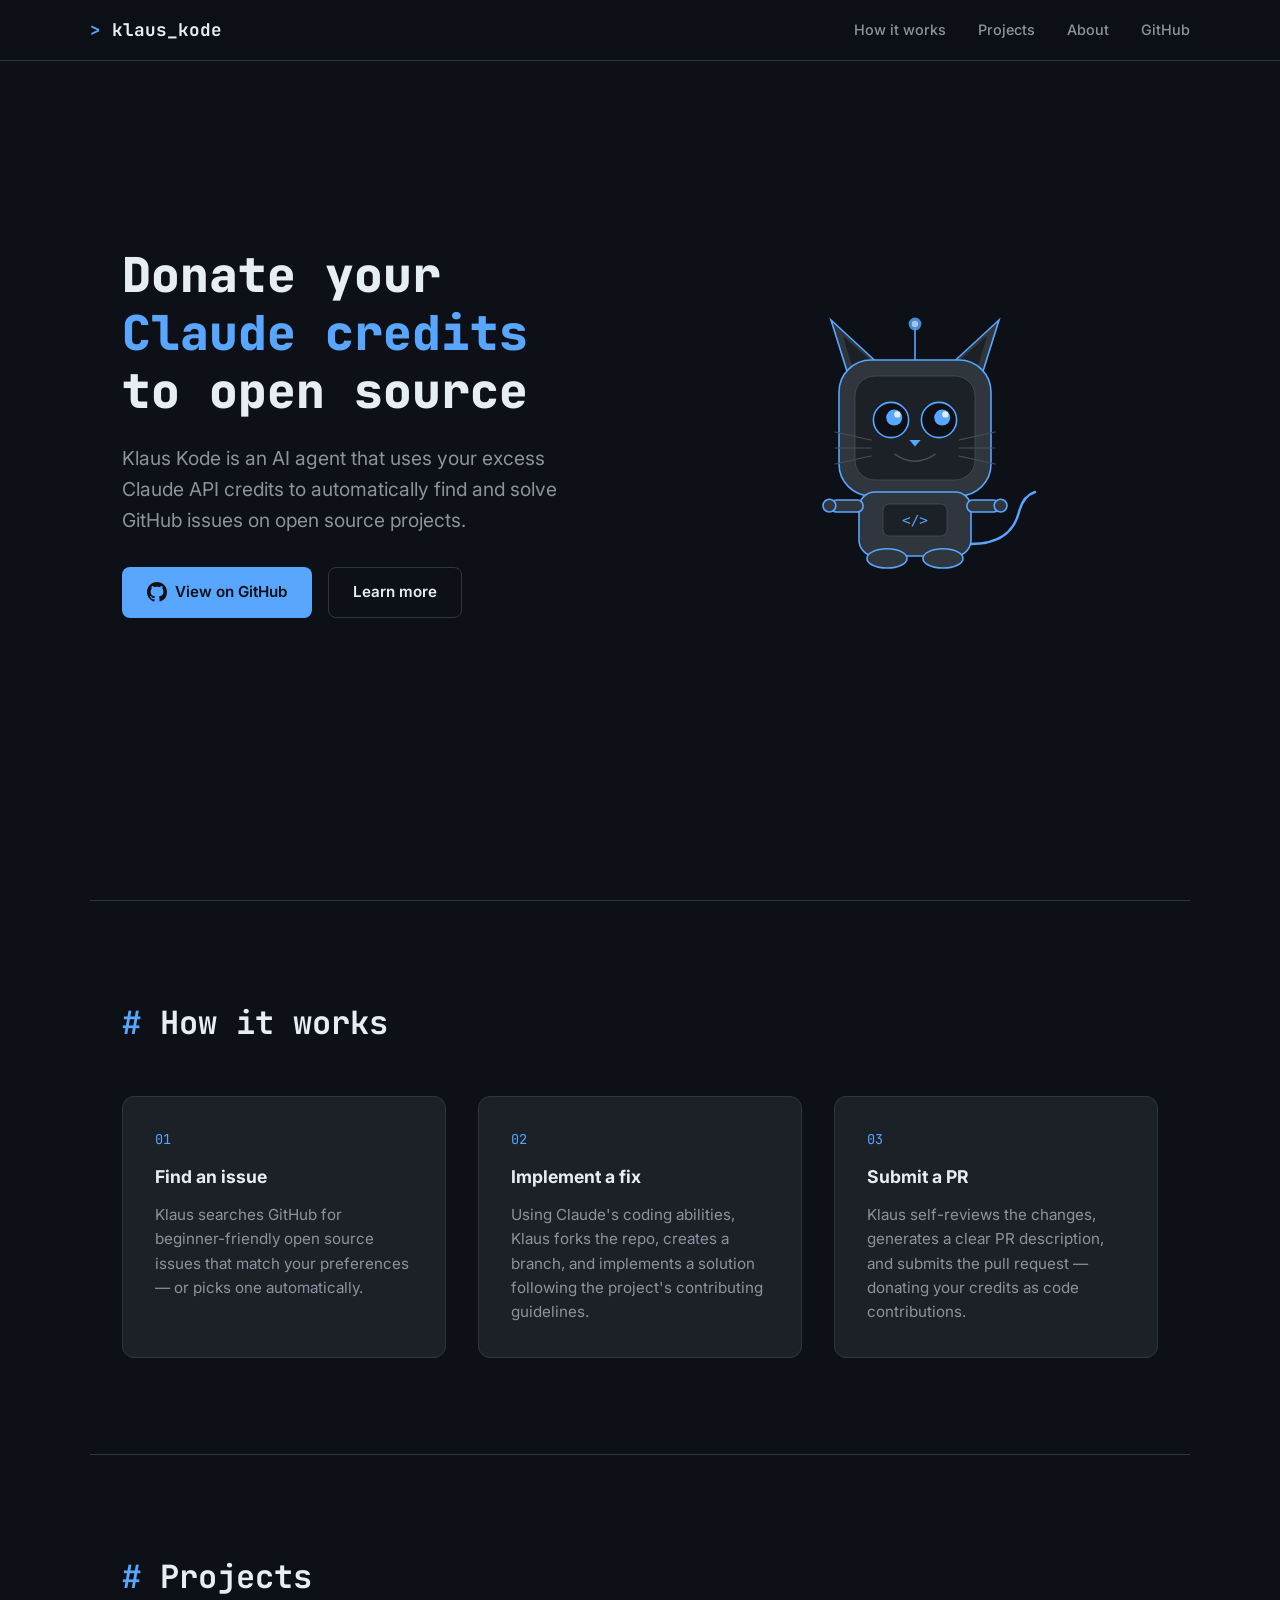
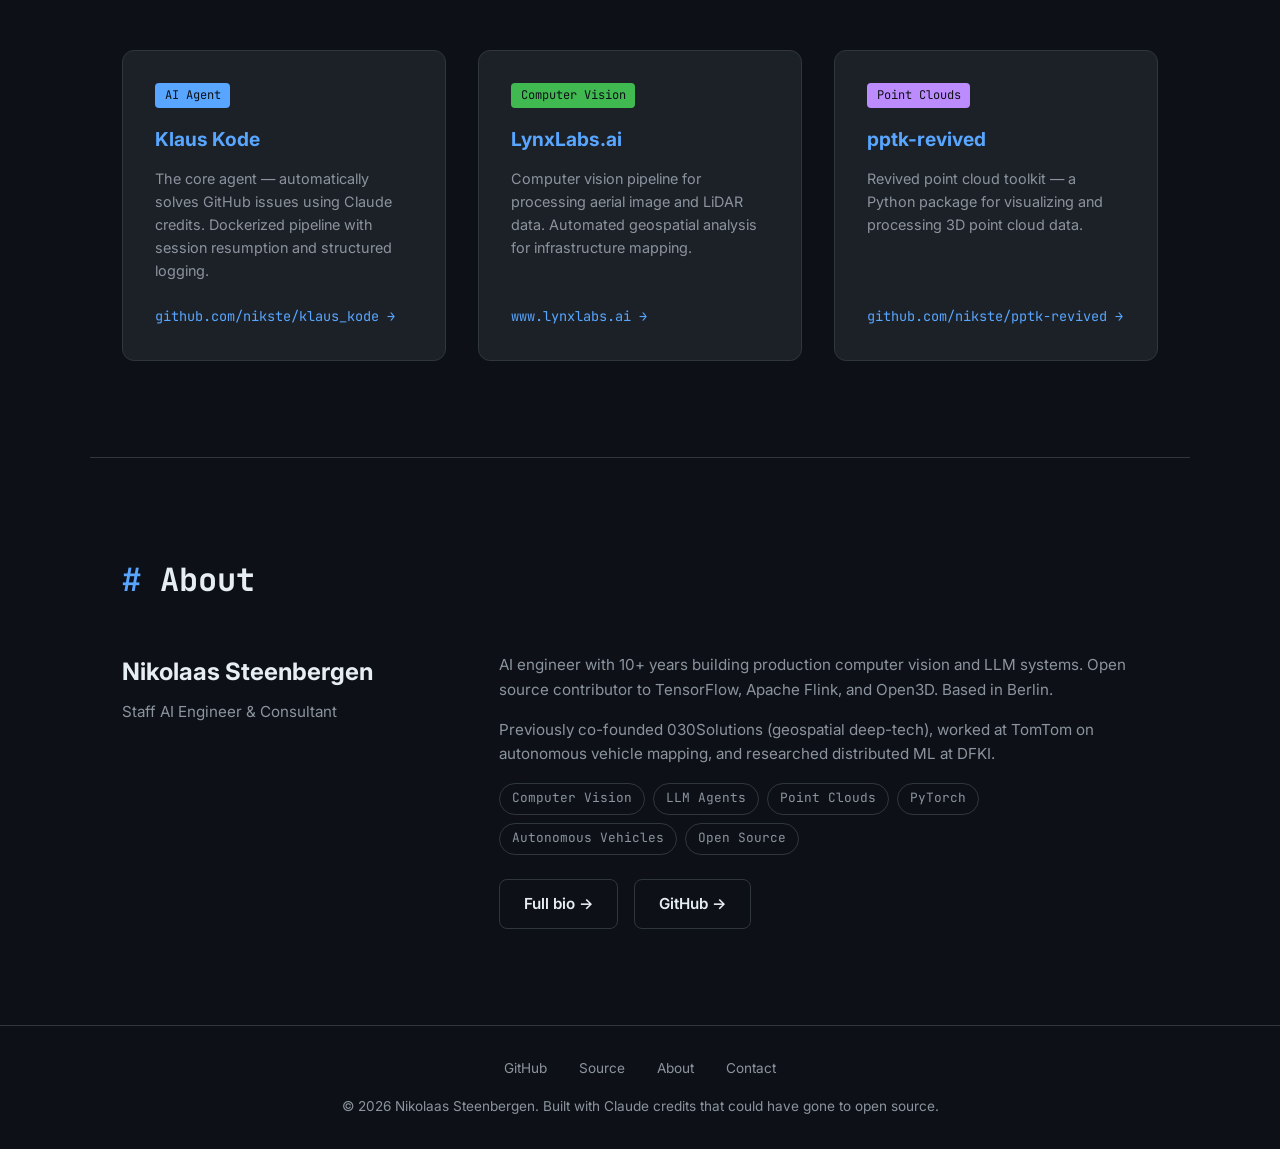
==== index.html @ 6e6b5f69 "Initial website" ====
<!DOCTYPE html>
<html lang="en">
<head>
  <meta charset="UTF-8">
  <meta name="viewport" content="width=device-width, initial-scale=1.0">
  <title>Klaus Kode — Donate Claude Credits to Open Source</title>
  <meta name="description" content="Klaus Kode is an AI agent that donates your excess Claude credits to open source projects by automatically solving GitHub issues.">
  <link rel="preconnect" href="https://fonts.googleapis.com">
  <link rel="preconnect" href="https://fonts.gstatic.com" crossorigin>
  <link href="https://fonts.googleapis.com/css2?family=Inter:wght@400;500;600;700;800&family=JetBrains+Mono:wght@400;500;700;800&display=swap" rel="stylesheet">
  <link rel="stylesheet" href="style.css">
</head>
<body>

  <nav>
    <div class="nav-inner">
      <a href="/" class="logo"><span>&gt;</span> klaus_kode</a>
      <ul>
        <li><a href="#how-it-works">How it works</a></li>
        <li><a href="#projects">Projects</a></li>
        <li><a href="about.html">About</a></li>
        <li><a href="https://github.com/nikste/klaus_kode">GitHub</a></li>
      </ul>
    </div>
  </nav>

  <section class="hero">
    <div class="hero-content">
      <div>
        <h1>Donate your <span>Claude credits</span> to open source</h1>
        <p>Klaus Kode is an AI agent that uses your excess Claude API credits to automatically find and solve GitHub issues on open source projects.</p>
        <div class="hero-buttons">
          <a href="https://github.com/nikste/klaus_kode" class="btn btn-primary">
            <svg width="20" height="20" viewBox="0 0 24 24" fill="currentColor"><path d="M12 0C5.37 0 0 5.37 0 12c0 5.31 3.435 9.795 8.205 11.385.6.105.825-.255.825-.57 0-.285-.015-1.23-.015-2.235-3.015.555-3.795-.735-4.035-1.41-.135-.345-.72-1.41-1.23-1.695-.42-.225-1.02-.78-.015-.795.945-.015 1.62.87 1.845 1.23 1.08 1.815 2.805 1.305 3.495.99.105-.78.42-1.305.765-1.605-2.67-.3-5.46-1.335-5.46-5.925 0-1.305.465-2.385 1.23-3.225-.12-.3-.54-1.53.12-3.18 0 0 1.005-.315 3.3 1.23.96-.27 1.98-.405 3-.405s2.04.135 3 .405c2.295-1.56 3.3-1.23 3.3-1.23.66 1.65.24 2.88.12 3.18.765.84 1.23 1.905 1.23 3.225 0 4.605-2.805 5.625-5.475 5.925.435.375.81 1.095.81 2.22 0 1.605-.015 2.895-.015 3.3 0 .315.225.69.825.57A12.02 12.02 0 0024 12c0-6.63-5.37-12-12-12z"/></svg>
            View on GitHub
          </a>
          <a href="#how-it-works" class="btn btn-secondary">Learn more</a>
        </div>
      </div>
      <div class="mascot-container">
        <img src="mascot.svg" alt="Klaus Kode robot cat mascot" class="mascot">
      </div>
    </div>
  </section>

  <section class="how-it-works" id="how-it-works">
    <h2><span>#</span> How it works</h2>
    <div class="steps">
      <div class="step">
        <div class="step-number">01</div>
        <h3>Find an issue</h3>
        <p>Klaus searches GitHub for beginner-friendly open source issues that match your preferences — or picks one automatically.</p>
      </div>
      <div class="step">
        <div class="step-number">02</div>
        <h3>Implement a fix</h3>
        <p>Using Claude's coding abilities, Klaus forks the repo, creates a branch, and implements a solution following the project's contributing guidelines.</p>
      </div>
      <div class="step">
        <div class="step-number">03</div>
        <h3>Submit a PR</h3>
        <p>Klaus self-reviews the changes, generates a clear PR description, and submits the pull request — donating your credits as code contributions.</p>
      </div>
    </div>
  </section>

  <section class="projects" id="projects">
    <h2><span>#</span> Projects</h2>
    <div class="project-grid">
      <a href="https://github.com/nikste/klaus_kode" class="project-card">
        <span class="tag">AI Agent</span>
        <h3>Klaus Kode</h3>
        <p>The core agent — automatically solves GitHub issues using Claude credits. Dockerized pipeline with session resumption and structured logging.</p>
        <span class="link">github.com/nikste/klaus_kode &rarr;</span>
      </a>
      <a href="https://www.lynxlabs.ai" class="project-card">
        <span class="tag green">Computer Vision</span>
        <h3>LynxLabs.ai</h3>
        <p>Computer vision pipeline for processing aerial image and LiDAR data. Automated geospatial analysis for infrastructure mapping.</p>
        <span class="link">www.lynxlabs.ai &rarr;</span>
      </a>
      <a href="https://github.com/nikste/pptk-revived" class="project-card">
        <span class="tag purple">Point Clouds</span>
        <h3>pptk-revived</h3>
        <p>Revived point cloud toolkit — a Python package for visualizing and processing 3D point cloud data.</p>
        <span class="link">github.com/nikste/pptk-revived &rarr;</span>
      </a>
    </div>
  </section>

  <section class="about-section" id="about">
    <h2><span>#</span> About</h2>
    <div class="about-grid">
      <div>
        <div class="about-info">
          <h3>Nikolaas Steenbergen</h3>
          <div class="title">Staff AI Engineer & Consultant</div>
        </div>
      </div>
      <div>
        <div class="about-info">
          <p>AI engineer with 10+ years building production computer vision and LLM systems. Open source contributor to TensorFlow, Apache Flink, and Open3D. Based in Berlin.</p>
          <p>Previously co-founded 030Solutions (geospatial deep-tech), worked at TomTom on autonomous vehicle mapping, and researched distributed ML at DFKI.</p>
          <div class="about-highlights">
            <span class="chip">Computer Vision</span>
            <span class="chip">LLM Agents</span>
            <span class="chip">Point Clouds</span>
            <span class="chip">PyTorch</span>
            <span class="chip">Autonomous Vehicles</span>
            <span class="chip">Open Source</span>
          </div>
          <div class="about-links">
            <a href="about.html" class="btn btn-secondary">Full bio &rarr;</a>
            <a href="https://github.com/nikste" class="btn btn-secondary">GitHub &rarr;</a>
          </div>
        </div>
      </div>
    </div>
  </section>

  <footer>
    <div class="footer-links">
      <a href="https://github.com/nikste">GitHub</a>
      <a href="https://github.com/nikste/klaus_kode">Source</a>
      <a href="about.html">About</a>
      <a href="mailto:Nikolaas.Steenbergen@gmail.com">Contact</a>
    </div>
    <p>&copy; 2026 Nikolaas Steenbergen. Built with Claude credits that could have gone to open source.</p>
  </footer>

</body>
</html>
---- style.css ----
* {
  margin: 0;
  padding: 0;
  box-sizing: border-box;
}

:root {
  --bg: #0d1117;
  --bg-secondary: #161b22;
  --bg-card: #1c2128;
  --border: #30363d;
  --text: #e6edf3;
  --text-muted: #8b949e;
  --accent: #58a6ff;
  --accent-hover: #79c0ff;
  --green: #3fb950;
  --purple: #bc8cff;
  --font-mono: 'JetBrains Mono', 'Fira Code', 'SF Mono', monospace;
  --font-sans: 'Inter', -apple-system, BlinkMacSystemFont, sans-serif;
}

html {
  scroll-behavior: smooth;
}

body {
  background: var(--bg);
  color: var(--text);
  font-family: var(--font-sans);
  line-height: 1.6;
  min-height: 100vh;
}

a {
  color: var(--accent);
  text-decoration: none;
  transition: color 0.2s;
}

a:hover {
  color: var(--accent-hover);
}

/* Nav */
nav {
  position: fixed;
  top: 0;
  width: 100%;
  background: rgba(13, 17, 23, 0.85);
  backdrop-filter: blur(12px);
  border-bottom: 1px solid var(--border);
  z-index: 100;
  padding: 0 2rem;
}

nav .nav-inner {
  max-width: 1100px;
  margin: 0 auto;
  display: flex;
  align-items: center;
  justify-content: space-between;
  height: 60px;
}

nav .logo {
  font-family: var(--font-mono);
  font-size: 1.1rem;
  font-weight: 700;
  color: var(--text);
}

nav .logo span {
  color: var(--accent);
}

nav ul {
  list-style: none;
  display: flex;
  gap: 2rem;
}

nav ul a {
  color: var(--text-muted);
  font-size: 0.9rem;
  font-weight: 500;
  transition: color 0.2s;
}

nav ul a:hover {
  color: var(--text);
}

/* Sections */
section {
  max-width: 1100px;
  margin: 0 auto;
  padding: 6rem 2rem;
}

/* Hero */
.hero {
  min-height: 100vh;
  display: flex;
  align-items: center;
  padding-top: 60px;
}

.hero-content {
  display: grid;
  grid-template-columns: 1fr 1fr;
  gap: 4rem;
  align-items: center;
  width: 100%;
}

.hero h1 {
  font-family: var(--font-mono);
  font-size: 3rem;
  font-weight: 800;
  line-height: 1.2;
  margin-bottom: 1.5rem;
}

.hero h1 span {
  color: var(--accent);
}

.hero p {
  font-size: 1.2rem;
  color: var(--text-muted);
  margin-bottom: 2rem;
  max-width: 500px;
}

.hero-buttons {
  display: flex;
  gap: 1rem;
  flex-wrap: wrap;
}

.btn {
  display: inline-flex;
  align-items: center;
  gap: 0.5rem;
  padding: 0.75rem 1.5rem;
  border-radius: 8px;
  font-size: 0.95rem;
  font-weight: 600;
  transition: all 0.2s;
  border: 1px solid transparent;
}

.btn-primary {
  background: var(--accent);
  color: var(--bg);
}

.btn-primary:hover {
  background: var(--accent-hover);
  color: var(--bg);
}

.btn-secondary {
  background: transparent;
  border-color: var(--border);
  color: var(--text);
}

.btn-secondary:hover {
  border-color: var(--accent);
  color: var(--accent);
}

/* Mascot */
.mascot-container {
  display: flex;
  justify-content: center;
  align-items: center;
}

.mascot {
  width: 320px;
  height: 320px;
}

/* How it works */
.how-it-works {
  border-top: 1px solid var(--border);
}

.how-it-works h2,
.projects h2,
.about-section h2 {
  font-family: var(--font-mono);
  font-size: 2rem;
  margin-bottom: 3rem;
}

.how-it-works h2 span,
.projects h2 span,
.about-section h2 span {
  color: var(--accent);
}

.steps {
  display: grid;
  grid-template-columns: repeat(3, 1fr);
  gap: 2rem;
}

.step {
  background: var(--bg-card);
  border: 1px solid var(--border);
  border-radius: 12px;
  padding: 2rem;
  transition: border-color 0.2s;
}

.step:hover {
  border-color: var(--accent);
}

.step-number {
  font-family: var(--font-mono);
  font-size: 0.85rem;
  color: var(--accent);
  margin-bottom: 0.75rem;
}

.step h3 {
  font-size: 1.1rem;
  margin-bottom: 0.75rem;
}

.step p {
  color: var(--text-muted);
  font-size: 0.95rem;
}

/* Projects */
.projects {
  border-top: 1px solid var(--border);
}

.project-grid {
  display: grid;
  grid-template-columns: repeat(3, 1fr);
  gap: 2rem;
}

.project-card {
  background: var(--bg-card);
  border: 1px solid var(--border);
  border-radius: 12px;
  padding: 2rem;
  transition: border-color 0.2s, transform 0.2s;
  display: flex;
  flex-direction: column;
}

.project-card:hover {
  border-color: var(--accent);
  transform: translateY(-2px);
}

.project-card .tag {
  font-family: var(--font-mono);
  font-size: 0.75rem;
  color: var(--bg);
  background: var(--accent);
  padding: 0.2rem 0.6rem;
  border-radius: 4px;
  display: inline-block;
  margin-bottom: 1rem;
  width: fit-content;
}

.project-card .tag.green {
  background: var(--green);
}

.project-card .tag.purple {
  background: var(--purple);
}

.project-card h3 {
  font-size: 1.2rem;
  margin-bottom: 0.75rem;
}

.project-card p {
  color: var(--text-muted);
  font-size: 0.9rem;
  margin-bottom: 1.5rem;
  flex-grow: 1;
}

.project-card .link {
  font-family: var(--font-mono);
  font-size: 0.85rem;
}

/* About section on index */
.about-section {
  border-top: 1px solid var(--border);
}

.about-grid {
  display: grid;
  grid-template-columns: 1fr 2fr;
  gap: 3rem;
  align-items: start;
}

.about-info h3 {
  font-size: 1.5rem;
  margin-bottom: 0.5rem;
}

.about-info .title {
  color: var(--text-muted);
  font-size: 0.95rem;
  margin-bottom: 1.5rem;
}

.about-info p {
  color: var(--text-muted);
  font-size: 0.95rem;
  margin-bottom: 1rem;
}

.about-highlights {
  display: flex;
  flex-wrap: wrap;
  gap: 0.5rem;
  margin-top: 1rem;
}

.about-highlights .chip {
  font-family: var(--font-mono);
  font-size: 0.8rem;
  padding: 0.3rem 0.75rem;
  border: 1px solid var(--border);
  border-radius: 20px;
  color: var(--text-muted);
}

.about-links {
  display: flex;
  gap: 1rem;
  margin-top: 1.5rem;
}

/* Footer */
footer {
  border-top: 1px solid var(--border);
  padding: 2rem;
  text-align: center;
  color: var(--text-muted);
  font-size: 0.85rem;
}

footer a {
  color: var(--text-muted);
}

footer a:hover {
  color: var(--accent);
}

footer .footer-links {
  display: flex;
  justify-content: center;
  gap: 2rem;
  margin-bottom: 1rem;
}

/* Responsive */
@media (max-width: 768px) {
  .hero-content {
    grid-template-columns: 1fr;
    text-align: center;
  }

  .hero h1 {
    font-size: 2rem;
  }

  .hero p {
    margin-left: auto;
    margin-right: auto;
  }

  .hero-buttons {
    justify-content: center;
  }

  .mascot-container {
    order: -1;
  }

  .mascot {
    width: 220px;
    height: 220px;
  }

  .steps,
  .project-grid {
    grid-template-columns: 1fr;
  }

  .about-grid {
    grid-template-columns: 1fr;
  }

  nav ul {
    gap: 1rem;
  }

  nav ul a {
    font-size: 0.8rem;
  }
}
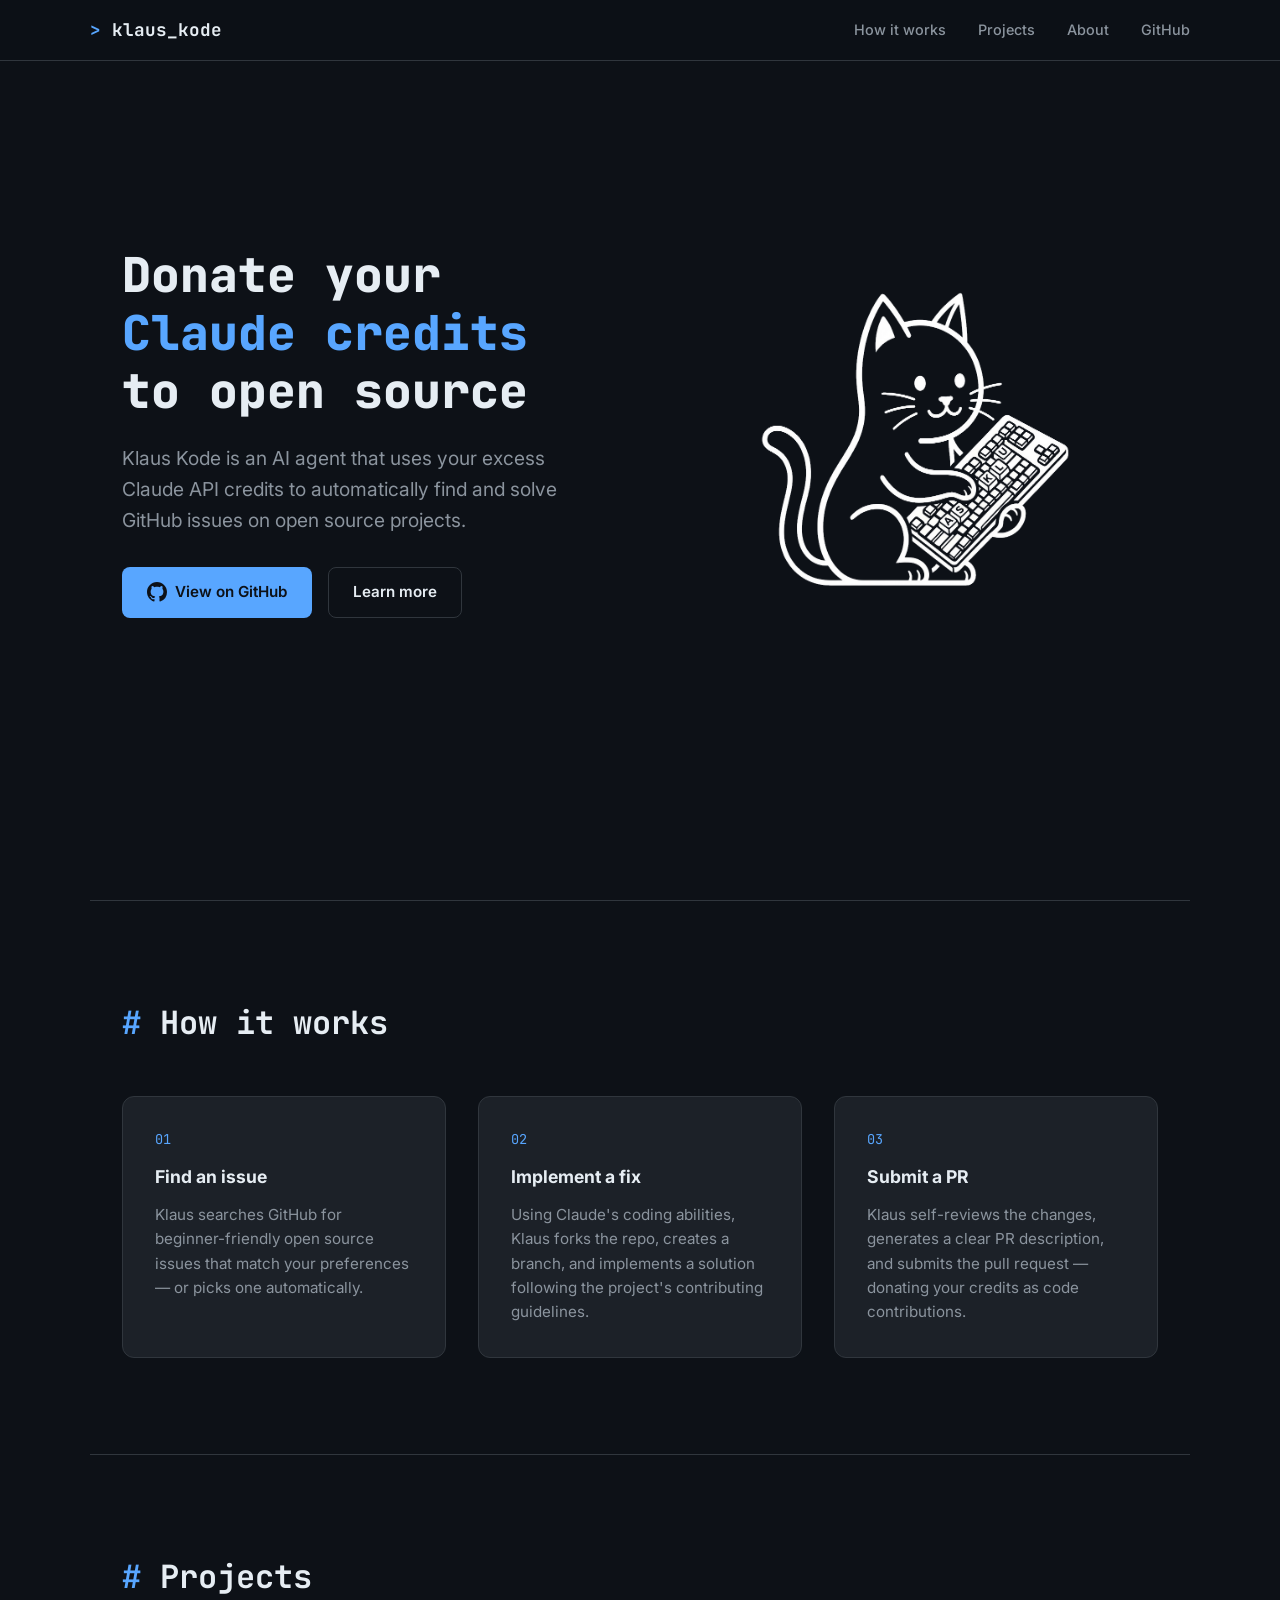
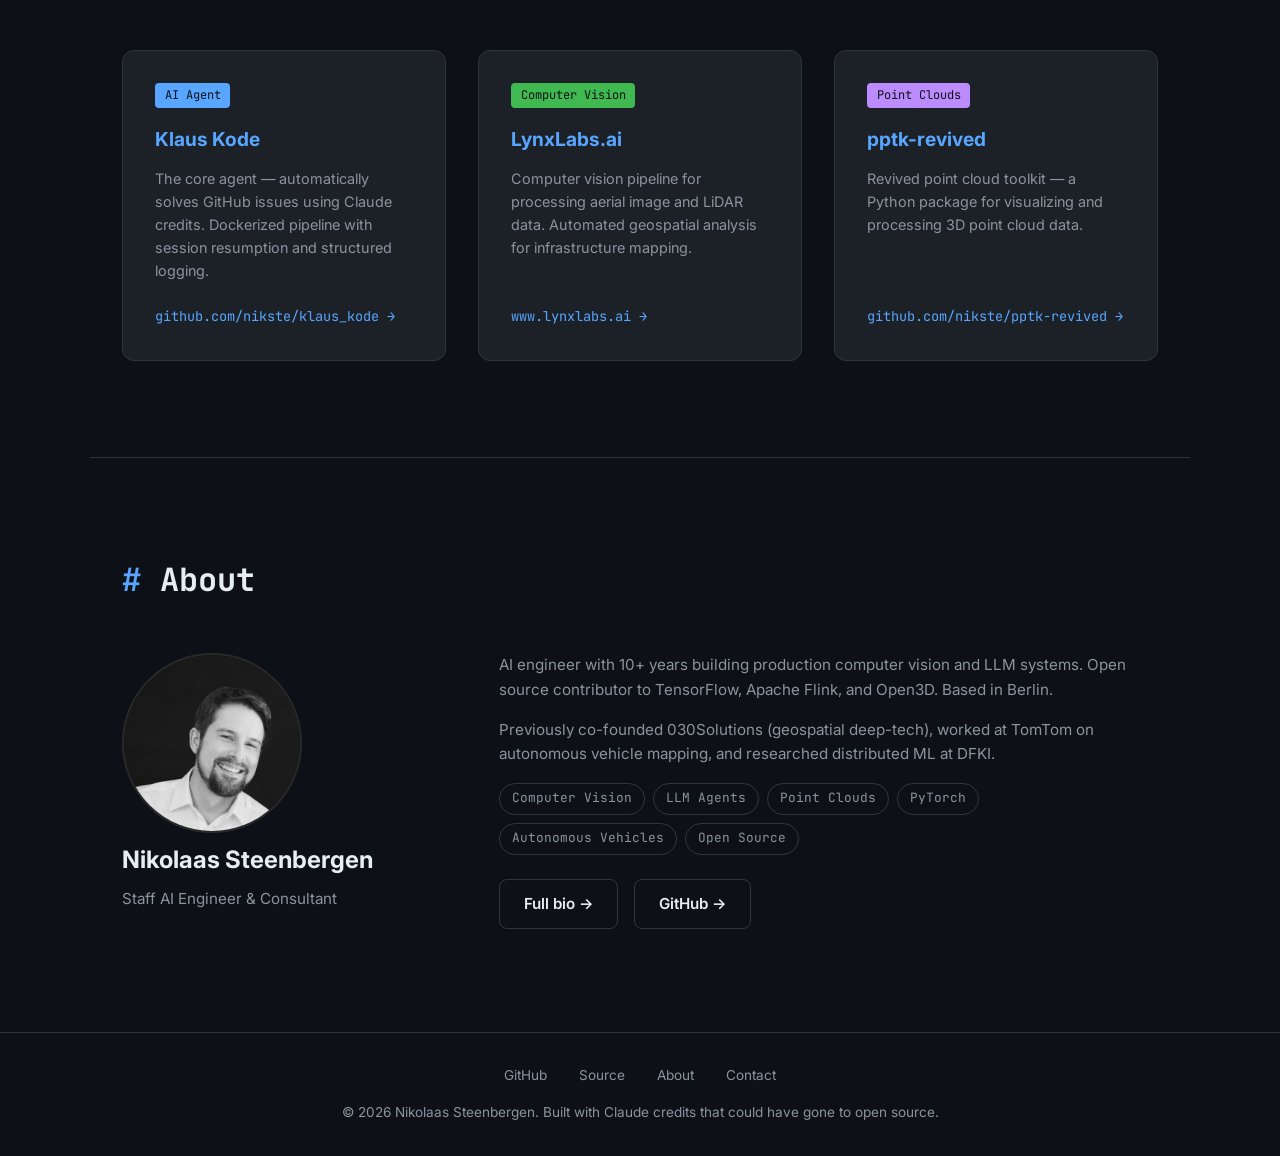
==== commit 3ed96eae: "Add mascot, profile photo, and update project links - Use keyboard cat as hero mascot - Add stylized" ====
--- a/index.html
+++ b/index.html
@@ -38,7 +38,7 @@
         </div>
       </div>
       <div class="mascot-container">
-        <img src="mascot.svg" alt="Klaus Kode robot cat mascot" class="mascot">
+        <img src="klaus-cat.png" alt="Klaus Kode - cat typing on keyboard" class="mascot">
       </div>
     </div>
   </section>
@@ -93,6 +93,7 @@
     <div class="about-grid">
       <div>
         <div class="about-info">
+          <img src="profile.png" alt="Nikolaas Steenbergen" class="profile-photo">
           <h3>Nikolaas Steenbergen</h3>
           <div class="title">Staff AI Engineer & Consultant</div>
         </div>
--- a/style.css
+++ b/style.css
@@ -181,6 +181,44 @@
 .mascot {
   width: 320px;
   height: 320px;
+  border-radius: 16px;
+}
+
+/* Stylized portrait */
+.stylized-portrait {
+  position: relative;
+  width: 300px;
+  height: 300px;
+  border-radius: 50%;
+  overflow: hidden;
+  border: 3px solid var(--accent);
+  box-shadow:
+    0 0 30px rgba(88, 166, 255, 0.2),
+    0 0 60px rgba(88, 166, 255, 0.1),
+    inset 0 0 30px rgba(88, 166, 255, 0.1);
+  background: var(--bg-secondary);
+}
+
+.stylized-portrait::after {
+  content: '';
+  position: absolute;
+  inset: 0;
+  background: linear-gradient(135deg, rgba(88, 166, 255, 0.15) 0%, transparent 50%, rgba(88, 166, 255, 0.1) 100%);
+  mix-blend-mode: screen;
+  pointer-events: none;
+}
+
+.portrait-img {
+  width: 100%;
+  height: 100%;
+  object-fit: cover;
+  object-position: center top;
+  filter: grayscale(100%) contrast(1.3) brightness(0.7) sepia(100%) hue-rotate(180deg) saturate(3);
+  transition: filter 0.5s;
+}
+
+.stylized-portrait:hover .portrait-img {
+  filter: grayscale(0%) contrast(1.05) brightness(0.95);
 }
 
 /* How it works */
@@ -300,6 +338,23 @@
   font-size: 0.85rem;
 }
 
+/* Profile photo */
+.profile-photo {
+  width: 180px;
+  height: 180px;
+  border-radius: 50%;
+  object-fit: cover;
+  object-position: center top;
+  border: 2px solid var(--border);
+  filter: grayscale(100%) contrast(1.1) brightness(0.9);
+  transition: filter 0.4s, border-color 0.4s;
+}
+
+.profile-photo:hover {
+  filter: grayscale(0%) contrast(1) brightness(1);
+  border-color: var(--accent);
+}
+
 /* About section on index */
 .about-section {
   border-top: 1px solid var(--border);
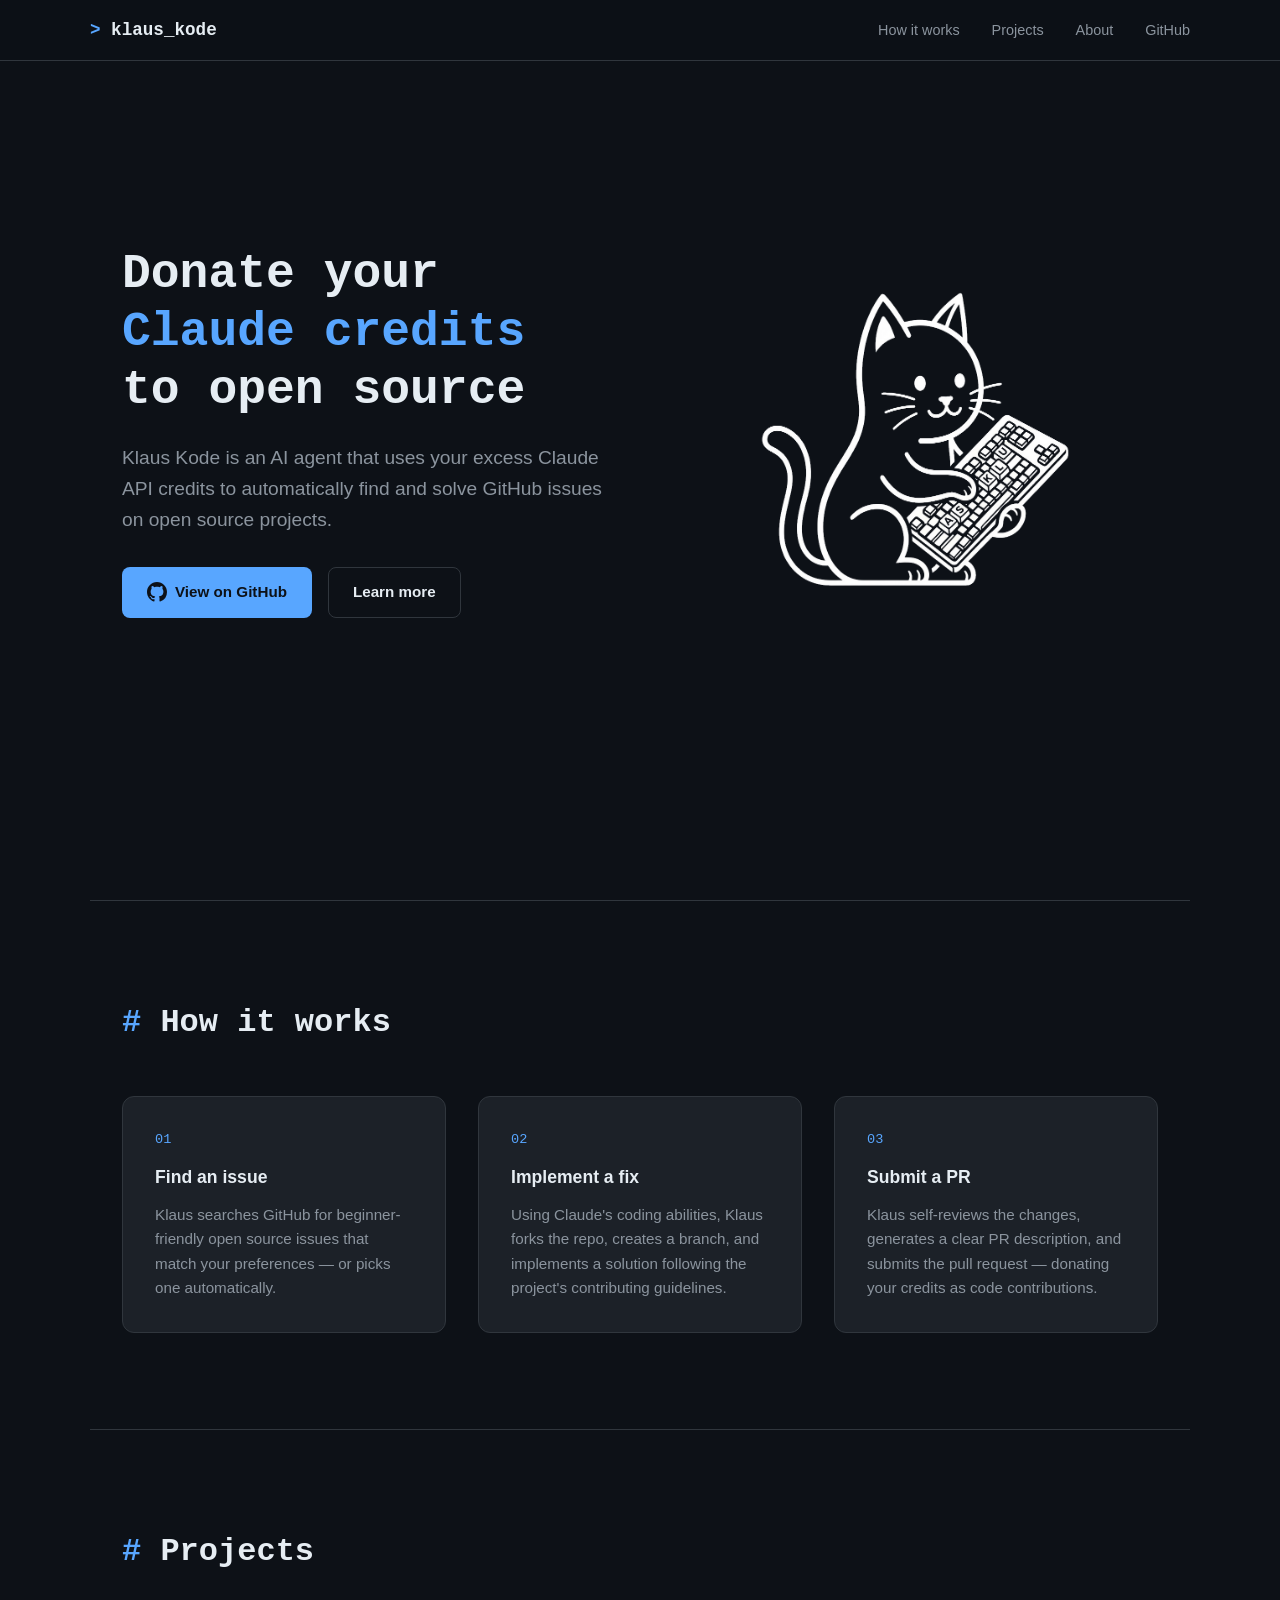
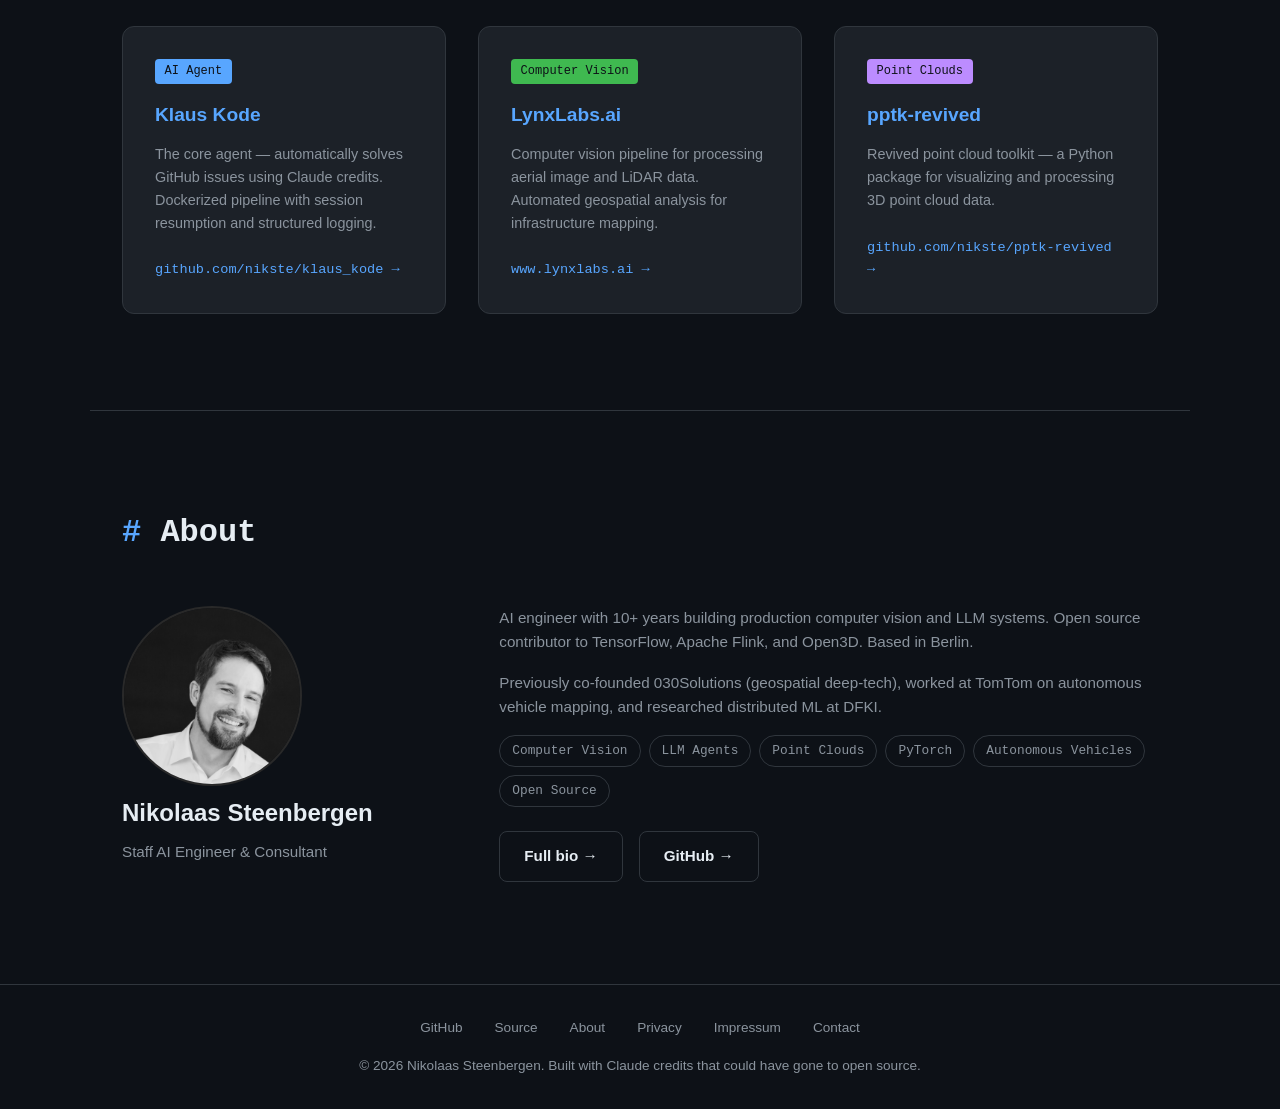
==== commit 22324ea2: "add privacy" ====
--- a/index.html
+++ b/index.html
@@ -5,9 +5,7 @@
   <meta name="viewport" content="width=device-width, initial-scale=1.0">
   <title>Klaus Kode — Donate Claude Credits to Open Source</title>
   <meta name="description" content="Klaus Kode is an AI agent that donates your excess Claude credits to open source projects by automatically solving GitHub issues.">
-  <link rel="preconnect" href="https://fonts.googleapis.com">
-  <link rel="preconnect" href="https://fonts.gstatic.com" crossorigin>
-  <link href="https://fonts.googleapis.com/css2?family=Inter:wght@400;500;600;700;800&family=JetBrains+Mono:wght@400;500;700;800&display=swap" rel="stylesheet">
+  <link rel="stylesheet" href="fonts.css">
   <link rel="stylesheet" href="style.css">
 </head>
 <body>
@@ -124,6 +122,8 @@
       <a href="https://github.com/nikste">GitHub</a>
       <a href="https://github.com/nikste/klaus_kode">Source</a>
       <a href="about.html">About</a>
+      <a href="privacy.html">Privacy</a>
+      <a href="impressum.html">Impressum</a>
       <a href="mailto:Nikolaas.Steenbergen@gmail.com">Contact</a>
     </div>
     <p>&copy; 2026 Nikolaas Steenbergen. Built with Claude credits that could have gone to open source.</p>
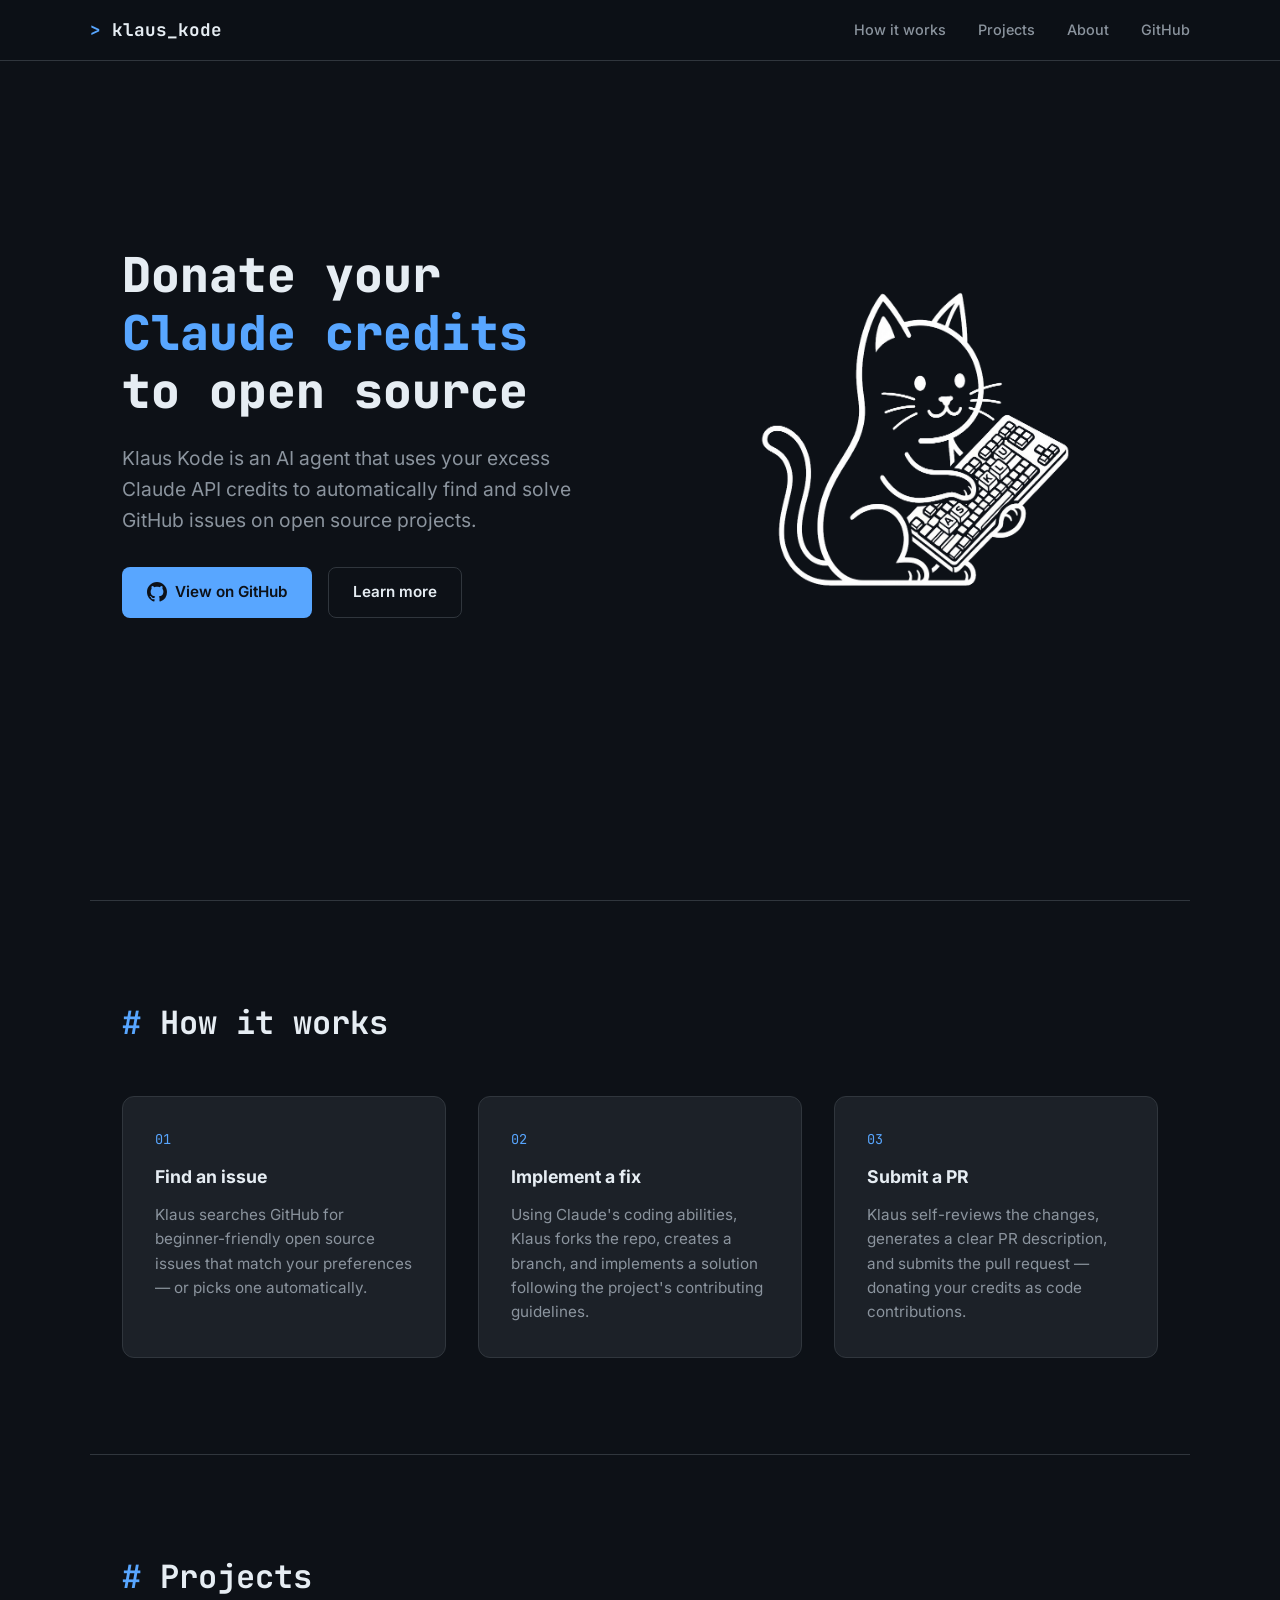
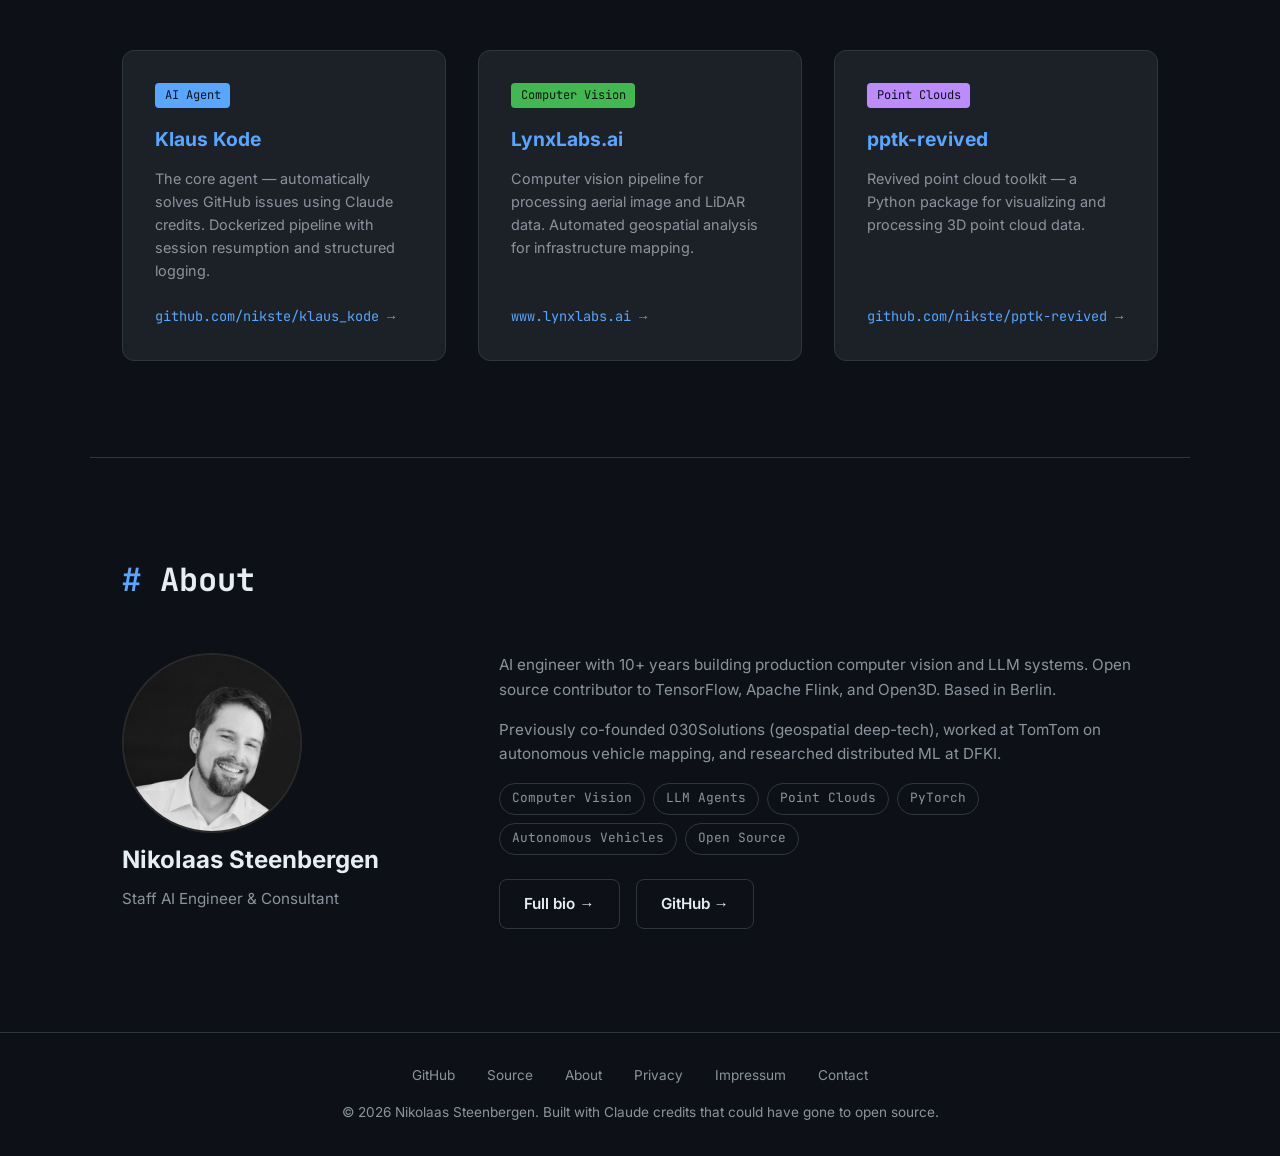
==== commit 16be32b1: "change emails" ====
--- a/index.html
+++ b/index.html
@@ -124,10 +124,12 @@
       <a href="about.html">About</a>
       <a href="privacy.html">Privacy</a>
       <a href="impressum.html">Impressum</a>
-      <a href="mailto:Nikolaas.Steenbergen@gmail.com">Contact</a>
+      <a class="js-email">Contact</a>
     </div>
     <p>&copy; 2026 Nikolaas Steenbergen. Built with Claude credits that could have gone to open source.</p>
   </footer>
 
+  <script src="email.js"></script>
+
 </body>
 </html>
--- a/fonts.css
+++ b/fonts.css
@@ -0,0 +1,82 @@
+/* Self-hosted fonts (latin subset) — no third-party requests. */
+
+@font-face {
+  font-family: 'Inter';
+  font-style: normal;
+  font-weight: 400;
+  font-display: swap;
+  src: url(fonts/inter-400.woff2) format('woff2');
+  unicode-range: U+0000-00FF, U+0131, U+0152-0153, U+02BB-02BC, U+02C6, U+02DA, U+02DC, U+0304, U+0308, U+0329, U+2000-206F, U+20AC, U+2122, U+2191, U+2193, U+2212, U+2215, U+FEFF, U+FFFD;
+}
+
+@font-face {
+  font-family: 'Inter';
+  font-style: normal;
+  font-weight: 500;
+  font-display: swap;
+  src: url(fonts/inter-500.woff2) format('woff2');
+  unicode-range: U+0000-00FF, U+0131, U+0152-0153, U+02BB-02BC, U+02C6, U+02DA, U+02DC, U+0304, U+0308, U+0329, U+2000-206F, U+20AC, U+2122, U+2191, U+2193, U+2212, U+2215, U+FEFF, U+FFFD;
+}
+
+@font-face {
+  font-family: 'Inter';
+  font-style: normal;
+  font-weight: 600;
+  font-display: swap;
+  src: url(fonts/inter-600.woff2) format('woff2');
+  unicode-range: U+0000-00FF, U+0131, U+0152-0153, U+02BB-02BC, U+02C6, U+02DA, U+02DC, U+0304, U+0308, U+0329, U+2000-206F, U+20AC, U+2122, U+2191, U+2193, U+2212, U+2215, U+FEFF, U+FFFD;
+}
+
+@font-face {
+  font-family: 'Inter';
+  font-style: normal;
+  font-weight: 700;
+  font-display: swap;
+  src: url(fonts/inter-700.woff2) format('woff2');
+  unicode-range: U+0000-00FF, U+0131, U+0152-0153, U+02BB-02BC, U+02C6, U+02DA, U+02DC, U+0304, U+0308, U+0329, U+2000-206F, U+20AC, U+2122, U+2191, U+2193, U+2212, U+2215, U+FEFF, U+FFFD;
+}
+
+@font-face {
+  font-family: 'Inter';
+  font-style: normal;
+  font-weight: 800;
+  font-display: swap;
+  src: url(fonts/inter-800.woff2) format('woff2');
+  unicode-range: U+0000-00FF, U+0131, U+0152-0153, U+02BB-02BC, U+02C6, U+02DA, U+02DC, U+0304, U+0308, U+0329, U+2000-206F, U+20AC, U+2122, U+2191, U+2193, U+2212, U+2215, U+FEFF, U+FFFD;
+}
+
+@font-face {
+  font-family: 'JetBrains Mono';
+  font-style: normal;
+  font-weight: 400;
+  font-display: swap;
+  src: url(fonts/jetbrains-mono-400.woff2) format('woff2');
+  unicode-range: U+0000-00FF, U+0131, U+0152-0153, U+02BB-02BC, U+02C6, U+02DA, U+02DC, U+0304, U+0308, U+0329, U+2000-206F, U+20AC, U+2122, U+2191, U+2193, U+2212, U+2215, U+FEFF, U+FFFD;
+}
+
+@font-face {
+  font-family: 'JetBrains Mono';
+  font-style: normal;
+  font-weight: 500;
+  font-display: swap;
+  src: url(fonts/jetbrains-mono-500.woff2) format('woff2');
+  unicode-range: U+0000-00FF, U+0131, U+0152-0153, U+02BB-02BC, U+02C6, U+02DA, U+02DC, U+0304, U+0308, U+0329, U+2000-206F, U+20AC, U+2122, U+2191, U+2193, U+2212, U+2215, U+FEFF, U+FFFD;
+}
+
+@font-face {
+  font-family: 'JetBrains Mono';
+  font-style: normal;
+  font-weight: 700;
+  font-display: swap;
+  src: url(fonts/jetbrains-mono-700.woff2) format('woff2');
+  unicode-range: U+0000-00FF, U+0131, U+0152-0153, U+02BB-02BC, U+02C6, U+02DA, U+02DC, U+0304, U+0308, U+0329, U+2000-206F, U+20AC, U+2122, U+2191, U+2193, U+2212, U+2215, U+FEFF, U+FFFD;
+}
+
+@font-face {
+  font-family: 'JetBrains Mono';
+  font-style: normal;
+  font-weight: 800;
+  font-display: swap;
+  src: url(fonts/jetbrains-mono-800.woff2) format('woff2');
+  unicode-range: U+0000-00FF, U+0131, U+0152-0153, U+02BB-02BC, U+02C6, U+02DA, U+02DC, U+0304, U+0308, U+0329, U+2000-206F, U+20AC, U+2122, U+2191, U+2193, U+2212, U+2215, U+FEFF, U+FFFD;
+}
